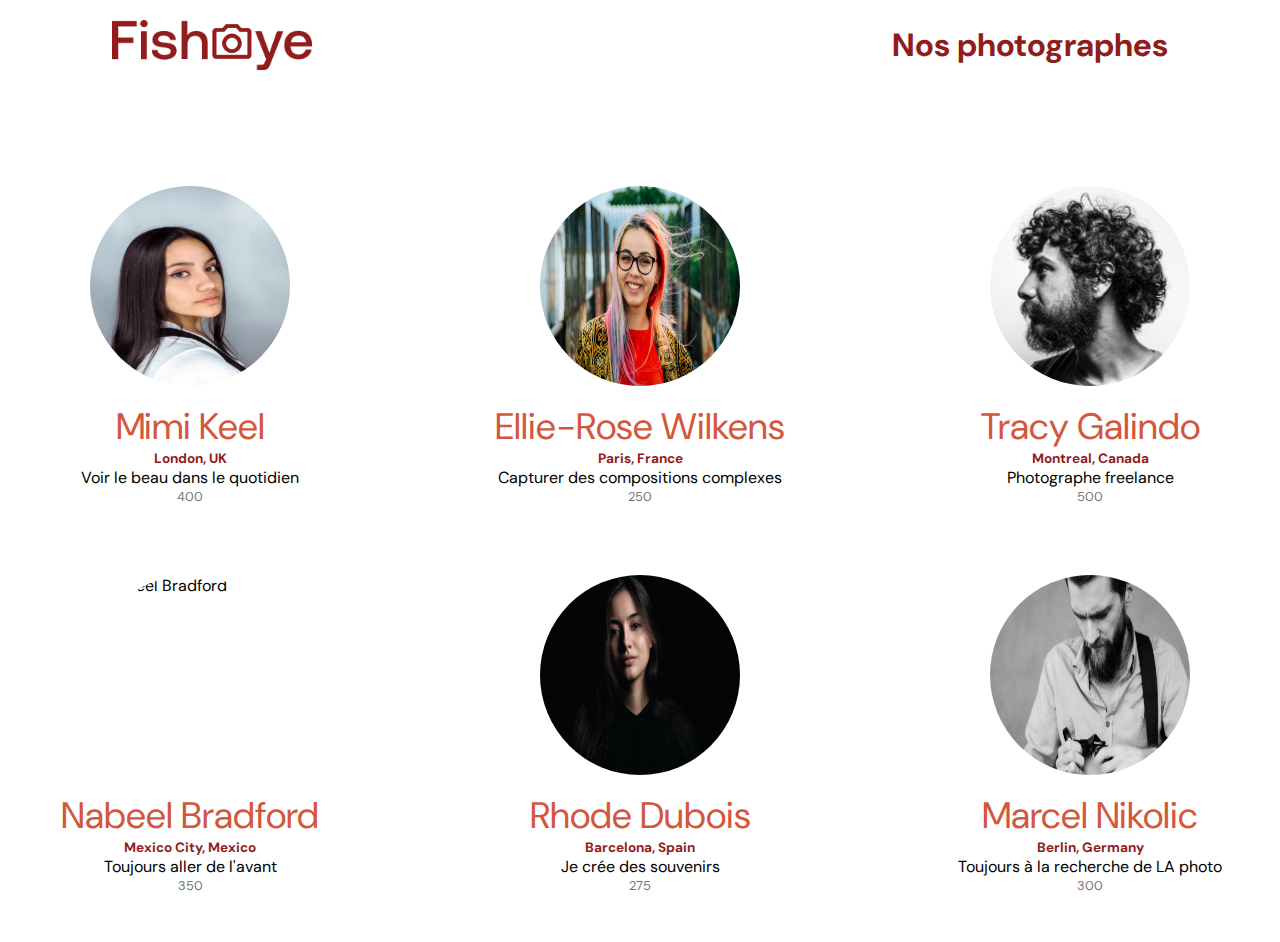
==== index.html @ 7b53f5c7 "display profiles et single profile" ====
<!DOCTYPE html>
<html lang="fr">
  <head>
    <link href="css/style.css" rel="stylesheet" type="text/css" />
    <meta charset="utf-8">
    <link rel="icon" type="image/png" href="assets/favicon.png">
    <link href="https://fonts.googleapis.com/css?family=DM+Sans&display=swap" rel="stylesheet">
    <title>Fisheye</title>
  </head>
  <body>
    <header>
        <img src="assets/images/logo.png" class="logo" alt="fisheye logo"/>
        <h1>Nos photographes</h1>
    </header>
    <main id="main">
        <div class="photographer_section"></div>
    </main>
    <script src="scripts/templates/photographer.js"></script>
    <script src="scripts/pages/index.js"></script>
  </body>
</html>
---- css/style.css ----
@import url("photographer.css");

body {
    font-family: "DM Sans", sans-serif;
    margin: 0;
}


header {
    display: flex;
    flex-direction: row;
    justify-content: space-between;
    align-items: center;
    height: 90px;
    padding: 0 7rem;
}

h1 {
    color: #901C1C;
    /* margin-right: 100px; */
}

h2, p{
    margin: 0;
    font-weight: normal;
}

.logo{
    height: 50px;
    /* margin-left: 100px; */
}

nav a{
margin: 0;
text-decoration: none;

} 

.photographer_section {
    display: grid;
    grid-template-columns: 1fr 1fr 1fr;
    gap: 70px;
    margin-top: 6rem;
    margin-bottom: 3rem;
}

.photographer_section article {
    justify-self: center;
    display: flex;
    justify-content: center;
    align-items: center;
    flex-direction: column;
}

.photographer_section article a{
    text-decoration: none;
}

.photograph-name{
    color: #D3573C;
    font-size: 2.3rem;
    margin-top: 1rem;
    text-align: center;
}

.photograph-location{
    color: #901c1c;
    font-size: 0.85rem;
    font-weight: bold;
}
.photograph-tagline{
    color: black;
    font-size: 1rem;
}
.photograph-price{
    color: #757575;
    font-size: 0.8rem;
}

.photographer_section article img {
    display: block;
    height: 200px;
    width: 200px;
    border-radius: 50%;
    margin: auto;
}
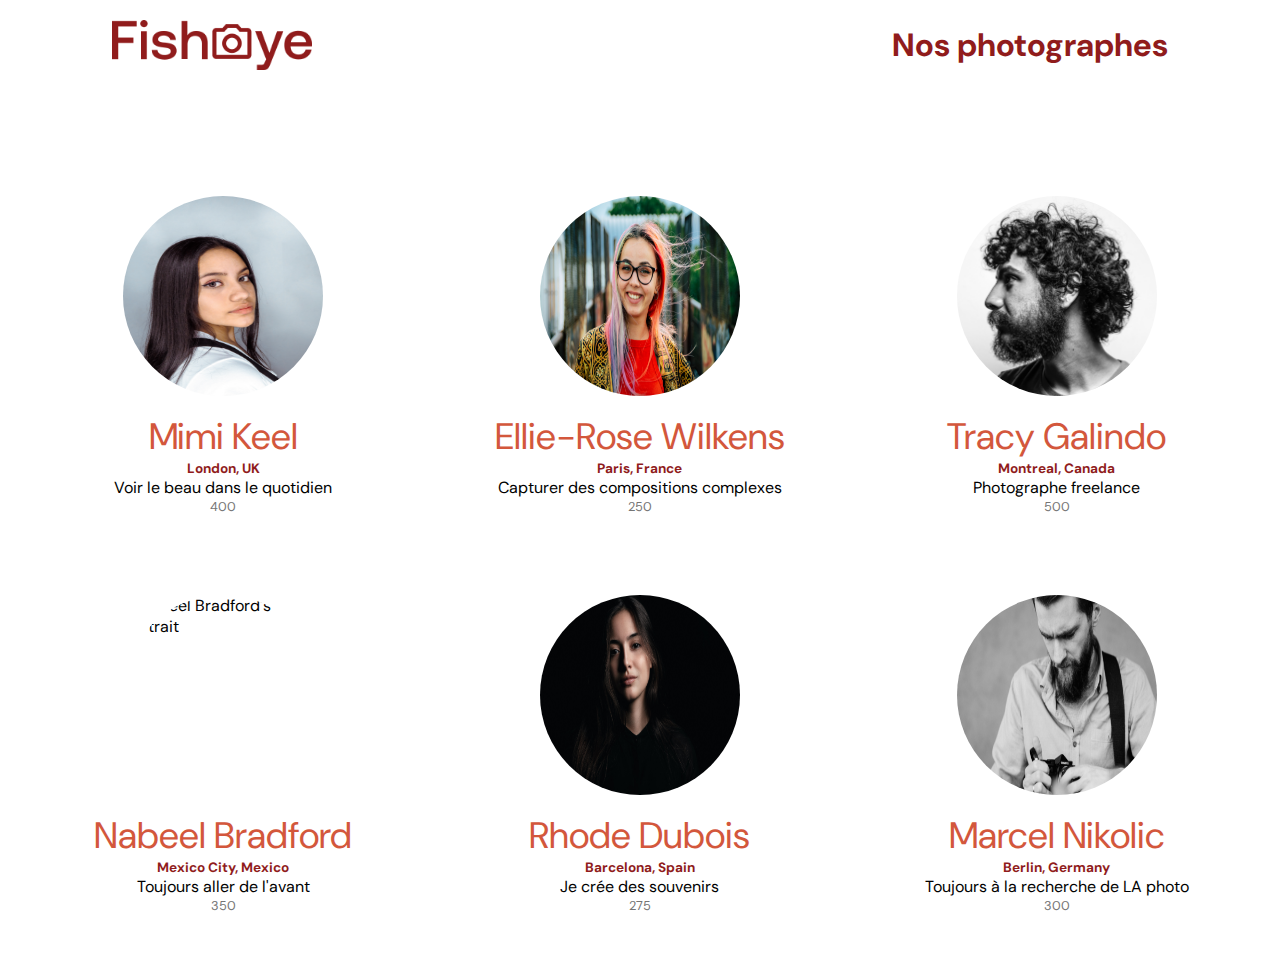
==== commit fb2ac754: "add part dialog light box and form" ====
--- a/index.html
+++ b/index.html
@@ -9,11 +9,11 @@
   </head>
   <body>
     <header>
-        <img src="assets/images/logo.png" class="logo" alt="fisheye logo"/>
+        <img src="assets/images/logo.png" class="logo" alt="Fisheye Logo" />
         <h1>Nos photographes</h1>
     </header>
     <main id="main">
-        <div class="photographer_section"></div>
+        <div class="photographer_section" role="list"></div>
     </main>
     <script src="scripts/templates/photographer.js"></script>
     <script src="scripts/pages/index.js"></script>
--- a/css/style.css
+++ b/css/style.css
@@ -42,6 +42,7 @@
     gap: 70px;
     margin-top: 6rem;
     margin-bottom: 3rem;
+    cursor: pointer;
 }
 
 .photographer_section article {
